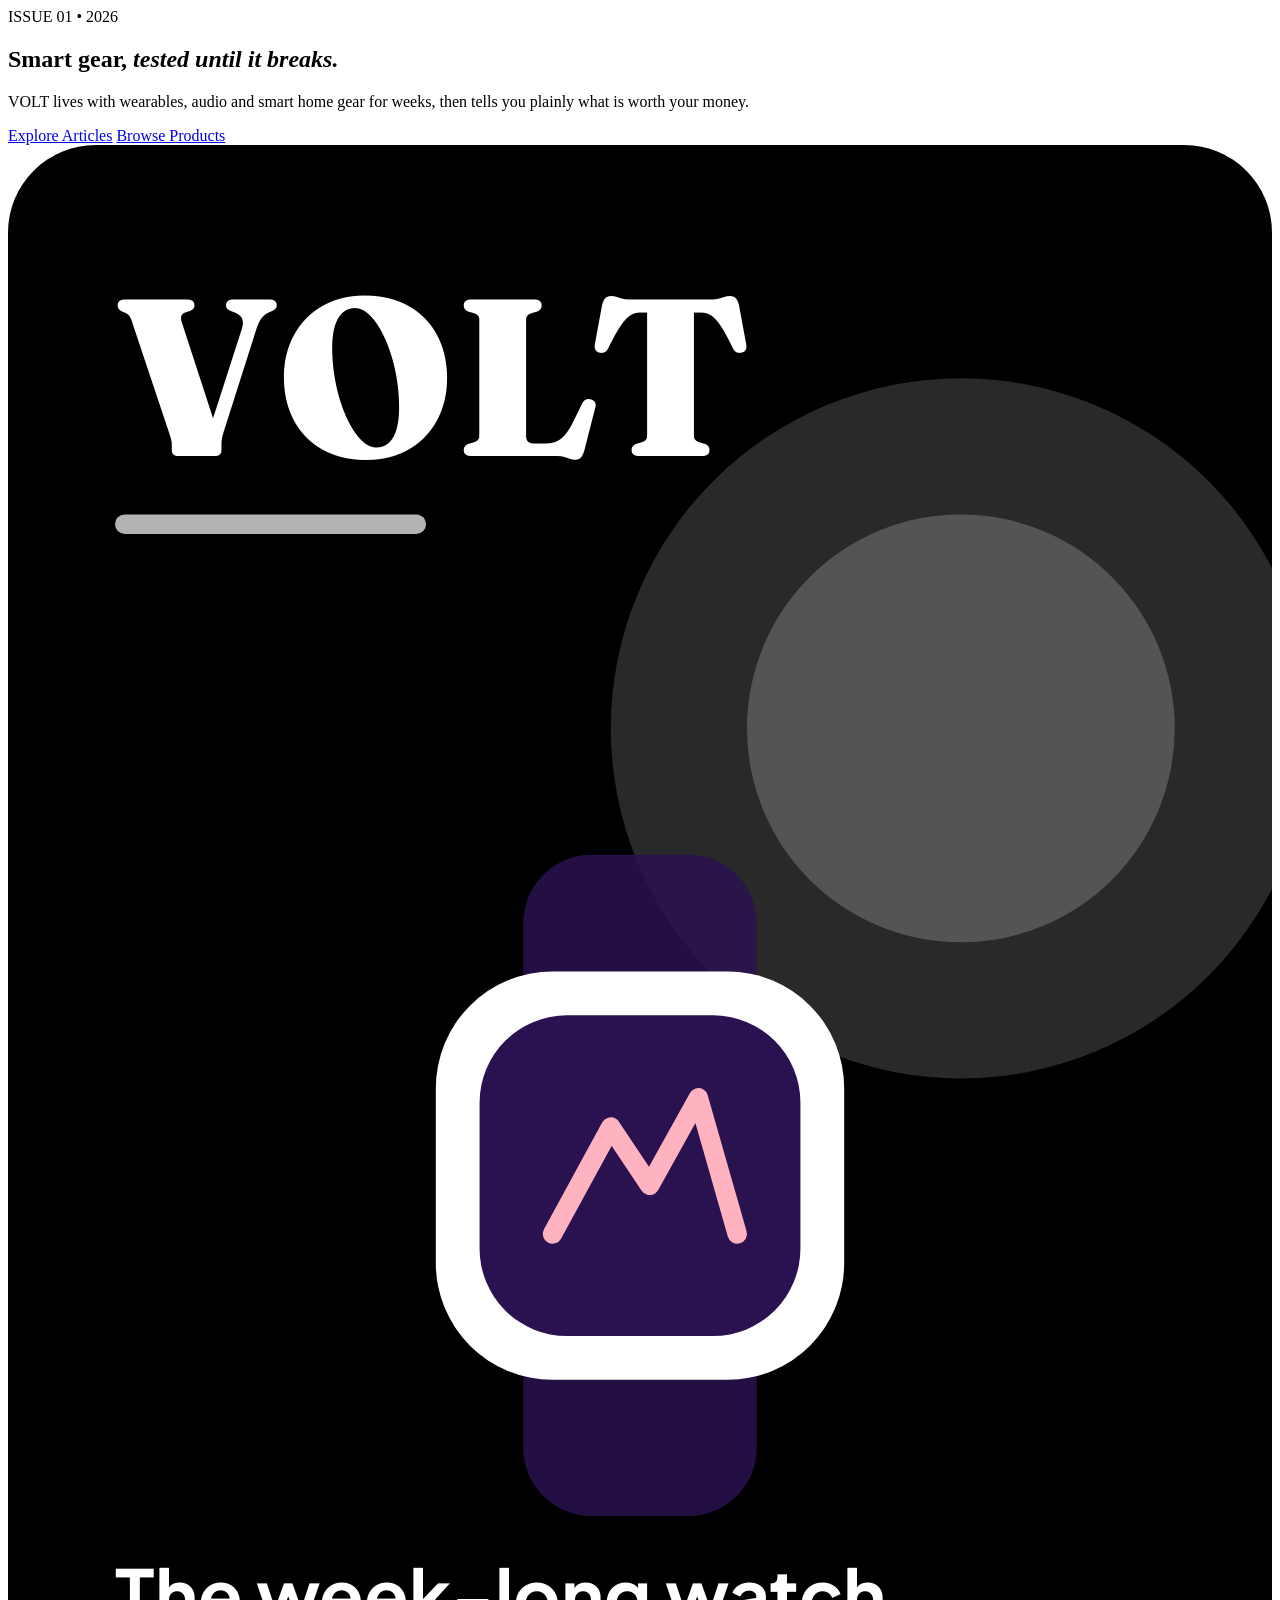
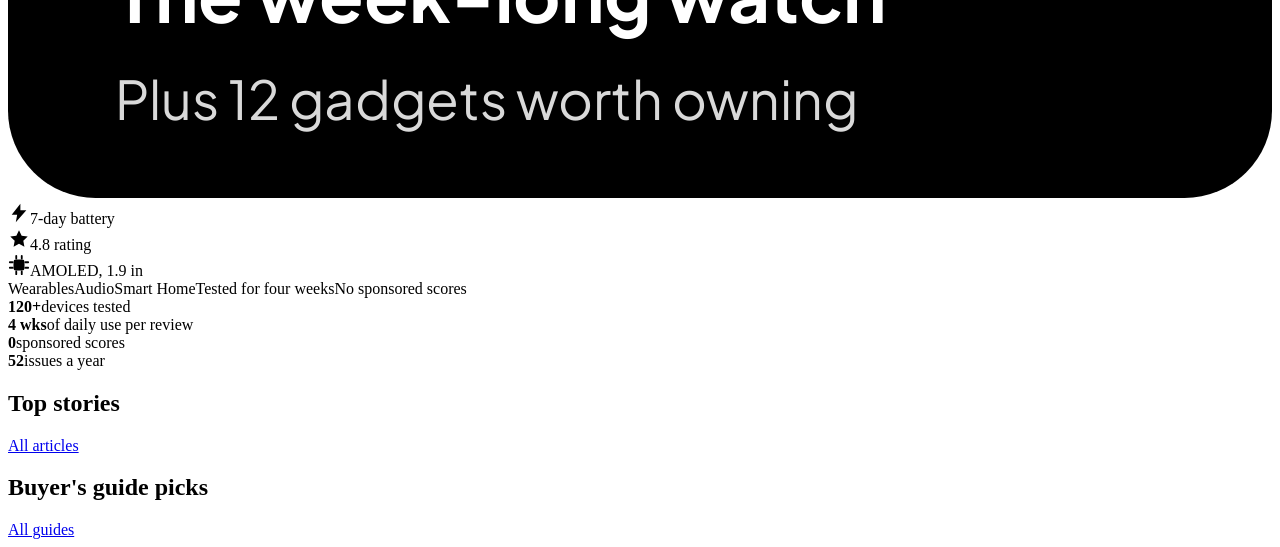
==== index.html @ 2f9c93fe "Add files via upload" ====
<!DOCTYPE html>
<html lang="en" data-theme="light">
<head>
<meta charset="utf-8">
<meta name="viewport" content="width=device-width, initial-scale=1">
<title>VOLT | Smart gear, tested and explained</title>
<meta name="description" content="VOLT is an independent magazine and buyer's guide for wearables, audio and smart home gear.">
<link rel="preconnect" href="https://fonts.googleapis.com">
<link rel="preconnect" href="https://fonts.gstatic.com" crossorigin>
<link href="https://fonts.googleapis.com/css2?family=Fraunces:opsz,wght@9..144,600;9..144,800&family=Plus+Jakarta+Sans:wght@400;500;700&display=swap" rel="stylesheet">
<link rel="stylesheet" href="./css/style.css">
<script src="./js/data.js" defer></script>
<script src="./js/script.js" defer></script>
</head>
<body data-page="home">
<div class="progress" id="progress" aria-hidden="true"></div>
<header class="site-header" id="siteHeader"></header>

<main id="top">
  <section class="wrap hero">
    <div class="hero-copy">
      <span class="issue">ISSUE 01 • 2026</span>
      <h1>Smart gear, <em>tested until it breaks.</em></h1>
      <p class="deck">VOLT lives with wearables, audio and smart home gear for weeks, then tells you plainly what is worth your money.</p>
      <div class="cta">
        <a class="btn btn-primary" href="magazine.html">Explore Articles</a>
        <a class="btn btn-ghost" href="guides.html">Browse Products</a>
      </div>
      <div class="quick" id="quick"></div>
    </div>

    <div class="stage" id="stage" aria-hidden="true">
      <div class="blob b1"></div><div class="blob b2"></div>
      <div class="layer" data-d="12">
        <div class="float cover">
          <svg viewBox="0 0 260 340">
            <defs><linearGradient id="cg" x1="0" y1="0" x2="1" y2="1"><stop offset="0" style="stop-color:var(--v)"/><stop offset=".55" style="stop-color:var(--m)"/><stop offset="1" style="stop-color:var(--c)"/></linearGradient></defs>
            <rect width="260" height="340" rx="18" fill="url(#cg)"/>
            <circle cx="196" cy="120" r="72" fill="#fff" opacity=".16"/>
            <circle cx="196" cy="120" r="44" fill="#fff" opacity=".2"/>
            <text x="22" y="64" font-family="Fraunces,Georgia,serif" font-size="46" font-weight="800" fill="#fff">VOLT</text>
            <rect x="22" y="76" width="64" height="4" rx="2" fill="#fff" opacity=".7"/>
            <rect x="106" y="146" width="48" height="136" rx="14" fill="#2a1250" opacity=".85"/>
            <rect x="88" y="170" width="84" height="84" rx="24" fill="#fff"/>
            <rect x="97" y="179" width="66" height="66" rx="18" fill="#2a1250"/>
            <path d="M112 224l12-22 8 12 10-18 8 28" stroke="#ffb3c1" stroke-width="4" fill="none" stroke-linecap="round" stroke-linejoin="round"/>
            <text x="22" y="304" font-family="Plus Jakarta Sans,sans-serif" font-size="15" font-weight="700" fill="#fff">The week-long watch</text>
            <text x="22" y="324" font-family="Plus Jakarta Sans,sans-serif" font-size="11" fill="#fff" opacity=".85">Plus 12 gadgets worth owning</text>
          </svg>
        </div>
      </div>
      <div class="layer" data-d="30"><div class="float chip c1"><svg viewBox="0 0 24 24" width="22" height="22"><path class="iv" d="M13.5 2 4 14h6l-1.5 8L20 9h-6.5z"/></svg><span>7-day battery</span></div></div>
      <div class="layer" data-d="22"><div class="float chip c2"><svg viewBox="0 0 24 24" width="22" height="22"><path class="ic" d="m12 2.5 2.9 6 6.6.9-4.8 4.6 1.2 6.5L12 17.3 6.1 20.5l1.2-6.5L2.5 9.4l6.6-.9z"/></svg><span>4.8 rating</span></div></div>
      <div class="layer" data-d="40"><div class="float chip c3"><svg viewBox="0 0 24 24" width="22" height="22"><rect class="im" x="6" y="6" width="12" height="12" rx="2.5"/><path d="M9 2v3M15 2v3M9 19v3M15 19v3M2 9h3M2 15h3M19 9h3M19 15h3" stroke="currentColor" stroke-width="2" stroke-linecap="round"/></svg><span>AMOLED, 1.9 in</span></div></div>
    </div>
  </section>

  <div class="marquee" aria-hidden="true"><div class="track" id="track"><span>Wearables</span><span>Audio</span><span>Smart Home</span><span>Tested for four weeks</span><span>No sponsored scores</span></div></div>

  <section class="wrap sec">
    <div class="stats">
      <div class="stat"><b data-count="120" data-suf="+">120+</b><span>devices tested</span></div>
      <div class="stat"><b data-count="4" data-suf=" wks">4 wks</b><span>of daily use per review</span></div>
      <div class="stat"><b data-count="0">0</b><span>sponsored scores</span></div>
      <div class="stat"><b data-count="52">52</b><span>issues a year</span></div>
    </div>
  </section>

  <section class="wrap sec">
    <div class="sec-head"><h2>Top stories</h2><a class="more" href="magazine.html">All articles</a></div>
    <div class="grid" id="topStories"></div>
  </section>

  <section class="wrap sec">
    <div class="sec-head"><h2>Buyer's guide picks</h2><a class="more" href="guides.html">All guides</a></div>
    <div class="grid pgrid" id="topProducts"></div>
  </section>

  <div id="nlSlot"></div>
</main>

<footer class="foot" id="siteFooter"></footer>
</body>
</html>
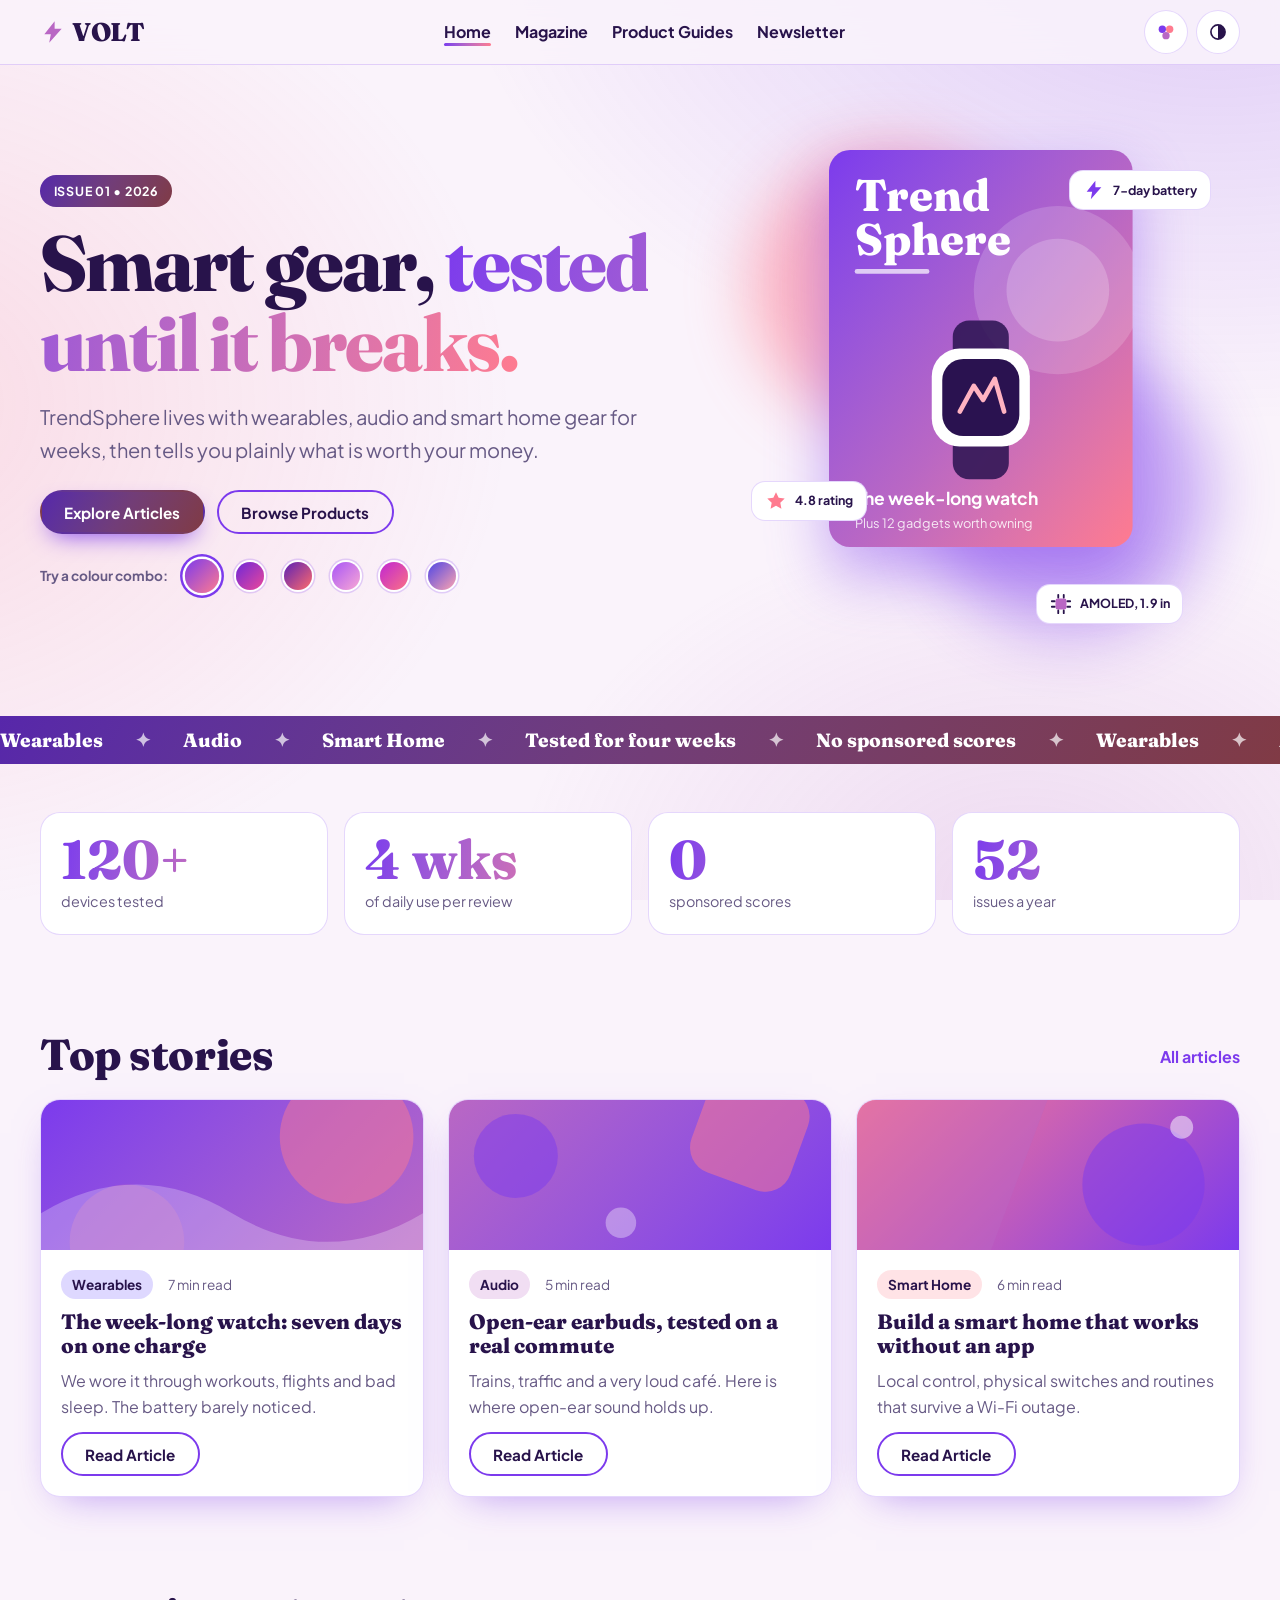
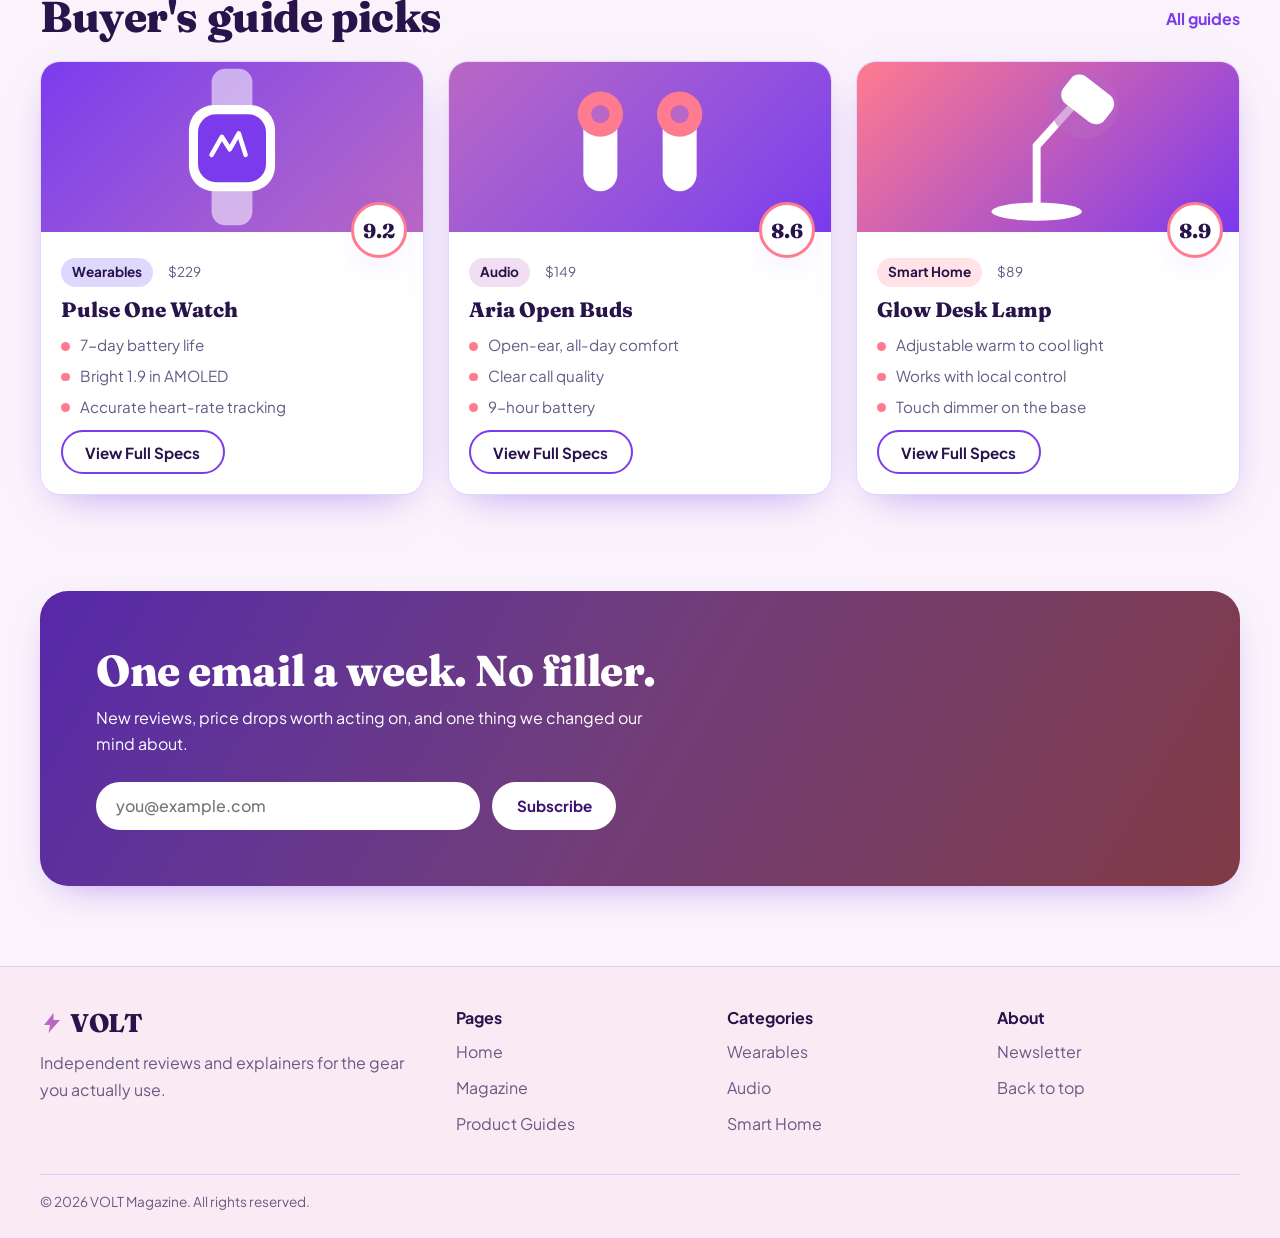
==== commit c8dfdd1e: "Add files via upload" ====
--- a/index.html
+++ b/index.html
@@ -3,8 +3,8 @@
 <head>
 <meta charset="utf-8">
 <meta name="viewport" content="width=device-width, initial-scale=1">
-<title>VOLT | Smart gear, tested and explained</title>
-<meta name="description" content="VOLT is an independent magazine and buyer's guide for wearables, audio and smart home gear.">
+<title>TrendSphere | Smart gear, tested and explained</title>
+<meta name="description" content="TrendSphere is an independent magazine and buyer's guide for wearables, audio and smart home gear.">
 <link rel="preconnect" href="https://fonts.googleapis.com">
 <link rel="preconnect" href="https://fonts.gstatic.com" crossorigin>
 <link href="https://fonts.googleapis.com/css2?family=Fraunces:opsz,wght@9..144,600;9..144,800&family=Plus+Jakarta+Sans:wght@400;500;700&display=swap" rel="stylesheet">
@@ -21,7 +21,7 @@
     <div class="hero-copy">
       <span class="issue">ISSUE 01 • 2026</span>
       <h1>Smart gear, <em>tested until it breaks.</em></h1>
-      <p class="deck">VOLT lives with wearables, audio and smart home gear for weeks, then tells you plainly what is worth your money.</p>
+      <p class="deck">TrendSphere lives with wearables, audio and smart home gear for weeks, then tells you plainly what is worth your money.</p>
       <div class="cta">
         <a class="btn btn-primary" href="magazine.html">Explore Articles</a>
         <a class="btn btn-ghost" href="guides.html">Browse Products</a>
@@ -38,8 +38,9 @@
             <rect width="260" height="340" rx="18" fill="url(#cg)"/>
             <circle cx="196" cy="120" r="72" fill="#fff" opacity=".16"/>
             <circle cx="196" cy="120" r="44" fill="#fff" opacity=".2"/>
-            <text x="22" y="64" font-family="Fraunces,Georgia,serif" font-size="46" font-weight="800" fill="#fff">VOLT</text>
-            <rect x="22" y="76" width="64" height="4" rx="2" fill="#fff" opacity=".7"/>
+            <text x="22" y="52" font-family="Fraunces,Georgia,serif" font-size="38" font-weight="800" fill="#fff">Trend</text>
+            <text x="22" y="90" font-family="Fraunces,Georgia,serif" font-size="38" font-weight="800" fill="#fff">Sphere</text>
+            <rect x="22" y="102" width="64" height="4" rx="2" fill="#fff" opacity=".7"/>
             <rect x="106" y="146" width="48" height="136" rx="14" fill="#2a1250" opacity=".85"/>
             <rect x="88" y="170" width="84" height="84" rx="24" fill="#fff"/>
             <rect x="97" y="179" width="66" height="66" rx="18" fill="#2a1250"/>
--- a/css/style.css
+++ b/css/style.css
@@ -0,0 +1,243 @@
+/* VOLT: every colour derives from --v (primary), --c (accent) and --bl (blend).
+   The Colour Studio changes those three values and the whole site follows. */
+:root{
+  --v:#7c3aed;--c:#ff7b8f;--bl:50%;
+  --m:color-mix(in oklab,var(--v) var(--bl),var(--c));
+  --vt:var(--v);
+  --bg:color-mix(in oklab,var(--m) 8%,#fff);--surf:#fff;
+  --ink:color-mix(in oklab,var(--v) 22%,#140824);
+  --mute:color-mix(in oklab,var(--ink) 66%,var(--bg));
+  --line:color-mix(in oklab,var(--v) 20%,transparent);
+  --hbg:color-mix(in oklab,var(--bg) 88%,transparent);
+  --gd:linear-gradient(120deg,color-mix(in oklab,var(--v) 78%,#000),color-mix(in oklab,var(--m) 70%,#000),color-mix(in oklab,var(--c) 60%,#000));
+  --gl:linear-gradient(100deg,var(--vt),var(--m),var(--c));
+  --sh:0 14px 40px -20px color-mix(in oklab,var(--v) 60%,transparent);
+  --r:20px;--e:cubic-bezier(.2,.8,.2,1);
+  --serif:'Fraunces',Georgia,serif;--sans:'Plus Jakarta Sans',system-ui,sans-serif;color-scheme:light}
+[data-theme=dark]{
+  --vt:color-mix(in oklab,var(--v) 55%,#fff);--bg:color-mix(in oklab,var(--v) 16%,#0b0414);--surf:color-mix(in oklab,var(--v) 24%,#0f0719);
+  --ink:#fdebf5;--mute:color-mix(in oklab,#fff 68%,var(--v));--sh:0 14px 40px -20px #000;color-scheme:dark}
+.k0{--a:var(--v);--b:var(--m);--x:var(--c)}
+.k1{--a:var(--m);--b:var(--v);--x:var(--c)}
+.k2{--a:var(--c);--b:var(--v);--x:var(--m)}
+.k3{--a:var(--v);--b:var(--c);--x:var(--m)}
+
+*,*::before,*::after{box-sizing:border-box;margin:0}
+html{scroll-behavior:smooth;scroll-padding-top:76px}
+body{font:400 1rem/1.65 var(--sans);background:var(--bg);color:var(--ink);overflow-x:hidden;transition:background .3s,color .3s}
+body::before{content:"";position:fixed;inset:0;z-index:-1;pointer-events:none;
+  background:radial-gradient(60vmax 40vmax at 95% -10%,color-mix(in oklab,var(--v) 22%,transparent),transparent),radial-gradient(50vmax 40vmax at -10% 45%,color-mix(in oklab,var(--c) 20%,transparent),transparent),radial-gradient(40vmax 30vmax at 80% 100%,color-mix(in oklab,var(--m) 18%,transparent),transparent)}
+body.lock{overflow:hidden}
+a{color:inherit}img,svg{max-width:100%}
+h1,h2,h3{font-family:var(--serif);line-height:1.12}
+.wrap{width:min(1200px,100% - 2.5rem);margin-inline:auto}
+.sr{position:absolute;width:1px;height:1px;overflow:hidden;clip:rect(0 0 0 0);white-space:nowrap}
+:focus-visible{outline:3px solid var(--c);outline-offset:2px;border-radius:8px}
+.iv{fill:var(--v)}.ic{fill:var(--c)}.im{fill:var(--m)}
+.fa{fill:var(--a)}.fb{fill:var(--b)}.fc{fill:var(--x)}.fw{fill:#fff}
+em{font-style:normal;background:var(--gl);-webkit-background-clip:text;background-clip:text;color:transparent}
+@media (prefers-reduced-motion:no-preference){@view-transition{navigation:auto}}
+
+.progress{position:fixed;top:0;left:0;width:100%;height:4px;z-index:70;background:var(--gl);transform:scaleX(0);transform-origin:left;will-change:transform}
+
+/* Header */
+.site-header{position:sticky;top:0;z-index:50;background:var(--hbg);backdrop-filter:blur(14px);-webkit-backdrop-filter:blur(14px);border-bottom:1px solid var(--line)}
+.bar{display:flex;align-items:center;justify-content:space-between;min-height:64px;gap:1rem}
+.brand{display:inline-flex;align-items:center;gap:.4rem;text-decoration:none;font:800 1.6rem var(--serif);letter-spacing:-.02em}
+.tools{display:flex;gap:.5rem}
+.icon-btn{width:44px;height:44px;border-radius:50%;border:1px solid var(--line);background:var(--surf);color:var(--ink);display:grid;place-items:center;cursor:pointer;transition:border-color .2s}
+.icon-btn:hover{border-color:var(--c)}
+.burger{display:flex;flex-direction:column;align-items:center;justify-content:center;gap:5px}
+.burger span{display:block;width:20px;height:2.5px;border-radius:2px;background:currentColor;transition:transform .3s var(--e),opacity .2s}
+.burger[aria-expanded=true] span:nth-child(1){transform:translateY(7.5px) rotate(45deg)}
+.burger[aria-expanded=true] span:nth-child(2){opacity:0}
+.burger[aria-expanded=true] span:nth-child(3){transform:translateY(-7.5px) rotate(-45deg)}
+.nav{position:fixed;left:0;right:0;top:64px;display:grid;padding:.5rem 1.25rem 1.25rem;background:var(--surf);border-bottom:1px solid var(--line);box-shadow:var(--sh);transform:translateY(-12px);opacity:0;visibility:hidden;transition:transform .3s var(--e),opacity .25s,visibility .25s}
+.nav.open{transform:none;opacity:1;visibility:visible}
+.nav a{position:relative;display:flex;align-items:center;min-height:48px;font-weight:700;text-decoration:none}
+.nav a::after{content:"";position:absolute;left:0;bottom:6px;width:100%;height:3px;border-radius:3px;background:var(--gl);transform:scaleX(0);transform-origin:left;transition:transform .3s var(--e)}
+.nav a:hover::after,.nav a.active::after{transform:scaleX(1)}
+
+/* Buttons */
+.btn{display:inline-flex;align-items:center;justify-content:center;min-height:44px;padding:0 1.4rem;border-radius:999px;border:2px solid transparent;font:700 .95rem var(--sans);text-decoration:none;cursor:pointer;transition:background .2s,color .2s,box-shadow .2s}
+.btn-primary{background:var(--gd);color:#fff;box-shadow:0 10px 24px -10px var(--v)}
+.btn-primary:hover{box-shadow:0 14px 30px -8px var(--v)}
+.btn-ghost{background:transparent;color:var(--ink);border-color:var(--vt)}
+.btn-ghost:hover{background:var(--vt);color:var(--bg)}
+.btn-light{background:#fff;color:#3b1170}
+.btn-light:hover{background:#ffe3ee}
+.more{display:inline-flex;align-items:center;min-height:44px;font-weight:700;color:var(--vt);text-decoration:none}
+.more:hover{text-decoration:underline}
+
+/* Hero and page heads */
+.hero{display:grid;gap:2.25rem;align-items:center;padding-block:2.5rem 3rem}
+.issue{display:inline-block;padding:.35rem .85rem;border-radius:999px;background:var(--gd);color:#fff;font-weight:700;font-size:.78rem;letter-spacing:.06em}
+h1{font-weight:800;font-size:clamp(2.4rem,7vw + .5rem,4.9rem);line-height:1.03;letter-spacing:-.025em;margin:1rem 0}
+.deck{font-size:clamp(1.05rem,1vw + .9rem,1.25rem);color:var(--mute);max-width:46ch}
+.cta{display:flex;flex-wrap:wrap;gap:.75rem;margin-top:1.5rem}
+.quick{display:flex;align-items:center;flex-wrap:wrap;gap:.1rem .25rem;margin-top:1.25rem;font-size:.85rem;font-weight:700;color:var(--mute)}
+.quick>span{margin-right:.5rem}
+.qd{width:44px;height:44px;border:0;background:none;display:grid;place-items:center;cursor:pointer}
+.qd::before{content:"";width:28px;height:28px;border-radius:50%;background:linear-gradient(135deg,var(--q1),var(--q2));box-shadow:0 0 0 2px var(--surf),0 0 0 3.5px var(--line);transition:transform .25s var(--e)}
+.qd:hover::before,.qd[aria-pressed=true]::before{transform:scale(1.22);box-shadow:0 0 0 2px var(--surf),0 0 0 4px var(--vt)}
+.page-head{padding-block:3rem 1rem}
+.page-head h1{font-size:clamp(2.3rem,5vw + 1rem,4.2rem)}
+.stage{position:relative;isolation:isolate;width:min(100%,300px);aspect-ratio:1/1.12;margin-inline:auto}
+.blob{position:absolute;border-radius:50%;filter:blur(32px);opacity:.55;z-index:-1}
+.b1{left:0;top:4%;width:60%;aspect-ratio:1;background:var(--c)}
+.b2{right:0;bottom:2%;width:62%;aspect-ratio:1;background:var(--v);opacity:.4}
+.layer{position:absolute;inset:0;pointer-events:none;will-change:transform}
+.float{position:absolute}
+.cover{left:17%;top:4%;width:66%;filter:drop-shadow(0 26px 30px color-mix(in oklab,var(--v) 45%,transparent));animation:floatSlow 8s ease-in-out infinite}
+.cover svg{display:block;width:100%}
+.chip{display:flex;align-items:center;gap:.5rem;padding:.5rem .8rem;background:var(--surf);border:1px solid var(--line);border-radius:14px;box-shadow:var(--sh);font-size:.78rem;font-weight:700;white-space:nowrap}
+.c1{top:8%;right:0;animation:floatReverse 6s ease-in-out infinite}
+.c2{bottom:24%;left:0;animation:floatSlow 7s ease-in-out -2s infinite}
+.c3{bottom:4%;right:6%;animation:floatReverse 9s ease-in-out -4s infinite}
+@keyframes floatSlow{0%,100%{transform:translate3d(0,0,0) rotate(-1.5deg)}50%{transform:translate3d(0,-14px,0) rotate(1deg)}}
+@keyframes floatReverse{0%,100%{transform:translate3d(0,0,0)}50%{transform:translate3d(0,12px,0) rotate(-1.5deg)}}
+
+/* Marquee and stats */
+.marquee{overflow:hidden;padding:.75rem 0;background:var(--gd);color:#fff}
+.track{display:flex;width:max-content;animation:run 32s linear infinite}
+.track span{padding-right:2rem;white-space:nowrap;font:800 1.2rem var(--serif)}
+.track span::after{content:"\2726";margin-left:2rem;opacity:.7}
+@keyframes run{to{transform:translate3d(-50%,0,0)}}
+.stats{display:grid;grid-template-columns:repeat(2,1fr);gap:1rem}
+.stat{padding:1.25rem;border-radius:var(--r);background:var(--surf);border:1px solid var(--line)}
+.stat b{display:block;font:800 clamp(2.1rem,6vw,3.4rem)/1 var(--serif);background:var(--gl);-webkit-background-clip:text;background-clip:text;color:transparent}
+.stat span{color:var(--mute);font-size:.9rem}
+
+/* Sections, tabs, search */
+.sec{padding-block:3rem}
+.sec-head{display:flex;flex-wrap:wrap;align-items:end;justify-content:space-between;gap:.5rem 1.5rem;margin-bottom:1.25rem}
+h2{font-weight:800;font-size:clamp(1.7rem,3vw + 1rem,2.7rem);letter-spacing:-.01em}
+.sub{color:var(--mute);max-width:44ch}
+.filters{display:grid;gap:.5rem;margin-bottom:.75rem}
+.search{width:100%;min-height:44px;padding:0 1.1rem;border-radius:999px;border:1.5px solid var(--line);background:var(--surf);color:var(--ink);font:500 1rem var(--sans)}
+.tabs{display:flex;gap:.6rem;overflow-x:auto;padding:.25rem 0 .5rem;scrollbar-width:none}
+.tabs::-webkit-scrollbar{display:none}
+.tab{flex:none;min-height:44px;padding:0 1.1rem;border-radius:999px;border:1.5px solid var(--line);background:var(--surf);color:var(--ink);font:700 .9rem var(--sans);cursor:pointer;transition:background .2s,border-color .2s}
+.tab:hover{border-color:var(--c)}
+.tab[aria-pressed=true]{background:var(--gd);color:#fff;border-color:transparent}
+
+/* Cards */
+.grid{display:grid;grid-template-columns:1fr;gap:1.25rem}
+.card{display:flex;flex-direction:column;overflow:hidden;background:var(--surf);border:1px solid var(--line);border-radius:var(--r);box-shadow:var(--sh);transition:border-color .25s}
+.card:hover{border-color:var(--c)}
+.art{position:relative;height:150px;background:linear-gradient(135deg,var(--a),var(--b))}
+.art svg{position:absolute;inset:0;width:100%;height:100%}
+.pgrid .art{height:170px}
+.body{display:flex;flex-direction:column;gap:.7rem;flex:1;padding:1.25rem}
+.body .btn{margin-top:auto;align-self:flex-start}
+.body h3{font-size:1.3rem;font-weight:800}
+.body p{color:var(--mute)}
+.meta{display:flex;flex-wrap:wrap;align-items:center;gap:.4rem .9rem;font-size:.85rem;color:var(--mute)}
+.pill{padding:.2rem .7rem;border-radius:999px;font-weight:700;color:var(--ink);background:color-mix(in oklab,var(--a) 22%,var(--surf))}
+.score{position:absolute;right:1rem;bottom:-1.6rem;z-index:2;width:56px;height:56px;border-radius:50%;display:grid;place-items:center;background:var(--surf);color:var(--ink);font:800 1.25rem var(--serif);border:3px solid var(--c);box-shadow:var(--sh)}
+.pgrid .body{padding-top:1.6rem}
+.pgrid ul{list-style:none;padding:0;display:grid;gap:.35rem;color:var(--mute);font-size:.95rem}
+.pgrid li{position:relative;padding-left:1.2rem}
+.pgrid li::before{content:"";position:absolute;left:0;top:.62em;width:.55rem;height:.55rem;border-radius:50%;background:var(--c)}
+.reveal{opacity:0;transform:translateY(24px) scale(.97);transition:opacity .7s var(--e),transform .7s var(--e),border-color .25s;transition-delay:var(--d,0ms)}
+.reveal.in{opacity:1;transform:none}
+
+/* Compare table */
+.tbl{overflow-x:auto;margin:1rem 0}
+table{width:100%;border-collapse:collapse;font-size:.95rem}
+th,td{padding:.75rem .85rem;text-align:left;border-bottom:1px solid var(--line)}
+th{color:var(--mute);font-weight:700}
+thead th{color:var(--ink);font-family:var(--serif);font-size:1.05rem}
+td.best{font-weight:800;color:var(--vt);background:color-mix(in oklab,var(--c) 14%,transparent)}
+.legend{font-size:.85rem;color:var(--mute)}
+
+/* Newsletter and footer */
+.news{padding:clamp(1.75rem,5vw,3.5rem);border-radius:28px;color:#fff;background:var(--gd);box-shadow:var(--sh)}
+.news h2{max-width:20ch}.news p{margin-top:.6rem;max-width:48ch}
+.nl-form{display:flex;flex-direction:column;gap:.75rem;margin-top:1.5rem;max-width:520px}
+.nl-form input{min-height:48px;padding:0 1.1rem;border-radius:999px;border:2px solid transparent;font:500 1rem var(--sans);background:#fff;color:#2a1250}
+.nl-form input[aria-invalid=true]{border-color:#ffd1dc}
+.msg{display:inline-block;margin-top:.9rem;padding:.4rem .9rem;border-radius:12px;background:#fff;font-weight:700;font-size:.9rem}
+.msg:empty{display:none}.msg.ok{color:#166534}.msg.err{color:#b91c1c}
+.foot{margin-top:2rem;padding:2.5rem 0 1.5rem;border-top:1px solid var(--line);background:color-mix(in oklab,var(--c) 7%,transparent)}
+.foot-grid{display:grid;grid-template-columns:1fr;gap:1.75rem}
+.foot p{color:var(--mute);margin-top:.5rem;max-width:34ch}
+.foot h3{font:700 1rem var(--sans);margin-bottom:.4rem}
+.foot-grid a:not(.brand){display:block;padding:.3rem 0;color:var(--mute);text-decoration:none}
+.foot-grid a:not(.brand):hover{color:var(--ink)}
+.foot .copy{margin-top:2rem;padding-top:1rem;border-top:1px solid var(--line);font-size:.85rem;max-width:none}
+
+/* Modal (bottom sheet on mobile) */
+.modal{position:fixed;inset:0;z-index:100;display:flex;align-items:flex-end;justify-content:center;background:rgba(30,8,55,.6);backdrop-filter:blur(4px);opacity:0;visibility:hidden;transition:opacity .25s,visibility .25s}
+.modal.open{opacity:1;visibility:visible}
+.sheet{position:relative;width:100%;max-height:90vh;overflow-y:auto;overscroll-behavior:contain;padding:0 1.25rem 2rem;background:var(--surf);border-radius:24px 24px 0 0;transform:translateY(100%);transition:transform .4s var(--e),opacity .3s}
+.open .sheet{transform:none}
+.sheet:focus{outline:none}
+.close{position:sticky;top:.75rem;margin:.75rem 0 -3.25rem auto;z-index:3;box-shadow:var(--sh)}
+.m-art{position:relative;height:150px;margin:0 -1.25rem 1.25rem;background:linear-gradient(135deg,var(--a),var(--b));border-radius:24px 24px 0 0;overflow:hidden}
+.m-art svg{position:absolute;inset:0;width:100%;height:100%}
+.sheet h2{font-size:clamp(1.6rem,4vw + .8rem,2.3rem);margin:.6rem 0 1rem}
+.sheet h3{font-size:1.15rem;margin-bottom:.4rem}
+.sheet p{margin-bottom:1rem;max-width:68ch}
+.sheet blockquote{margin:1.25rem 0;padding:.6rem 0 .6rem 1.1rem;border-left:4px solid var(--c);font:600 1.25rem/1.4 var(--serif)}
+.pc{display:grid;gap:1rem;margin:1.25rem 0}
+.pc>div{padding:1rem 1.1rem;border-radius:16px;background:color-mix(in oklab,var(--a) 10%,var(--surf));border:1px solid var(--line)}
+.pc ul{padding-left:1.1rem;color:var(--mute)}
+.verdict{padding:1.1rem 1.2rem;border-radius:16px;color:#fff;background:var(--gd)}
+.sheet .verdict p{margin:0}
+
+/* Colour studio */
+.studio{position:fixed;z-index:90;left:0;right:0;bottom:0;max-height:88vh;overflow-y:auto;padding:1.1rem 1.25rem 1.5rem;background:var(--surf);border:1px solid var(--line);border-radius:24px 24px 0 0;box-shadow:0 -20px 60px -20px rgba(0,0,0,.45);transform:translateY(110%);visibility:hidden;transition:transform .4s var(--e),visibility .4s,opacity .3s}
+.studio.open{transform:none;visibility:visible}
+.st-head{display:flex;align-items:center;justify-content:space-between;margin-bottom:.4rem}
+.st-head h2{font-size:1.5rem}
+.presets{display:grid;grid-template-columns:1fr 1fr;gap:.6rem;margin-top:.9rem}
+.pre{display:flex;align-items:center;gap:.6rem;min-height:48px;padding:.4rem .7rem;border-radius:14px;border:1.5px solid var(--line);background:var(--bg);color:var(--ink);font:700 .82rem var(--sans);text-align:left;cursor:pointer}
+.pre[aria-pressed=true]{border-color:var(--vt);box-shadow:0 0 0 3px color-mix(in oklab,var(--vt) 28%,transparent)}
+.dots{display:flex;flex:none}
+.dots i{width:18px;height:18px;border-radius:50%;margin-left:-6px;border:2px solid var(--bg)}
+.dots i:first-child{margin-left:0}
+.mix{display:grid;grid-template-columns:1fr 1fr;gap:.75rem;margin:1rem 0}
+.mix label{display:grid;gap:.3rem;font-weight:700;font-size:.85rem}
+.mix input[type=color]{width:100%;height:44px;padding:3px;border:1.5px solid var(--line);border-radius:12px;background:var(--bg);cursor:pointer}
+.mix .range{grid-column:1/-1}
+.mix input[type=range]{width:100%;min-height:32px;accent-color:var(--vt)}
+.preview{height:16px;border-radius:99px;background:var(--gl)}
+.st-actions{display:flex;gap:.6rem;margin-top:1rem}
+
+/* Tablet */
+@media (min-width:768px){
+  .burger{display:none}
+  .nav{position:static;display:flex;gap:1.5rem;padding:0;background:none;border:0;box-shadow:none;transform:none;opacity:1;visibility:visible}
+  .nav a{min-height:44px}.nav a::after{bottom:8px}
+  .stage{width:min(100%,380px)}
+  .filters{display:flex;align-items:center;justify-content:space-between;gap:1rem}
+  .search{width:280px}
+  .grid{grid-template-columns:repeat(2,1fr)}
+  .feature{grid-column:span 2}
+  .feature .art{height:230px}.feature h3{font-size:1.7rem}
+  .nl-form{flex-direction:row}.nl-form input{flex:1}
+  .foot-grid{grid-template-columns:repeat(2,1fr)}
+  .modal{align-items:center}
+  .sheet{width:min(760px,92vw);max-height:86vh;border-radius:24px;opacity:0;transform:translateY(28px) scale(.97)}
+  .open .sheet{opacity:1;transform:none}
+  .pc{grid-template-columns:1fr 1fr}
+  .studio{left:auto;right:1.25rem;bottom:1.25rem;width:370px;border-radius:24px;opacity:0;transform:translateY(20px) scale(.97)}
+  .studio.open{opacity:1;transform:none}
+}
+
+/* Desktop */
+@media (min-width:1024px){
+  .hero{grid-template-columns:1.1fr .9fr;gap:3rem;padding-block:4rem 4.5rem}
+  .stage{width:min(100%,460px)}
+  .stats{grid-template-columns:repeat(4,1fr)}
+  .grid{grid-template-columns:repeat(3,1fr);gap:1.5rem}
+  .foot-grid{grid-template-columns:1.6fr 1fr 1fr 1fr}
+}
+
+@media (prefers-reduced-motion:reduce){
+  html{scroll-behavior:auto}
+  *,*::before,*::after{animation:none!important;transition:none!important}
+  .reveal{opacity:1;transform:none}
+  .layer{transform:none!important}
+}
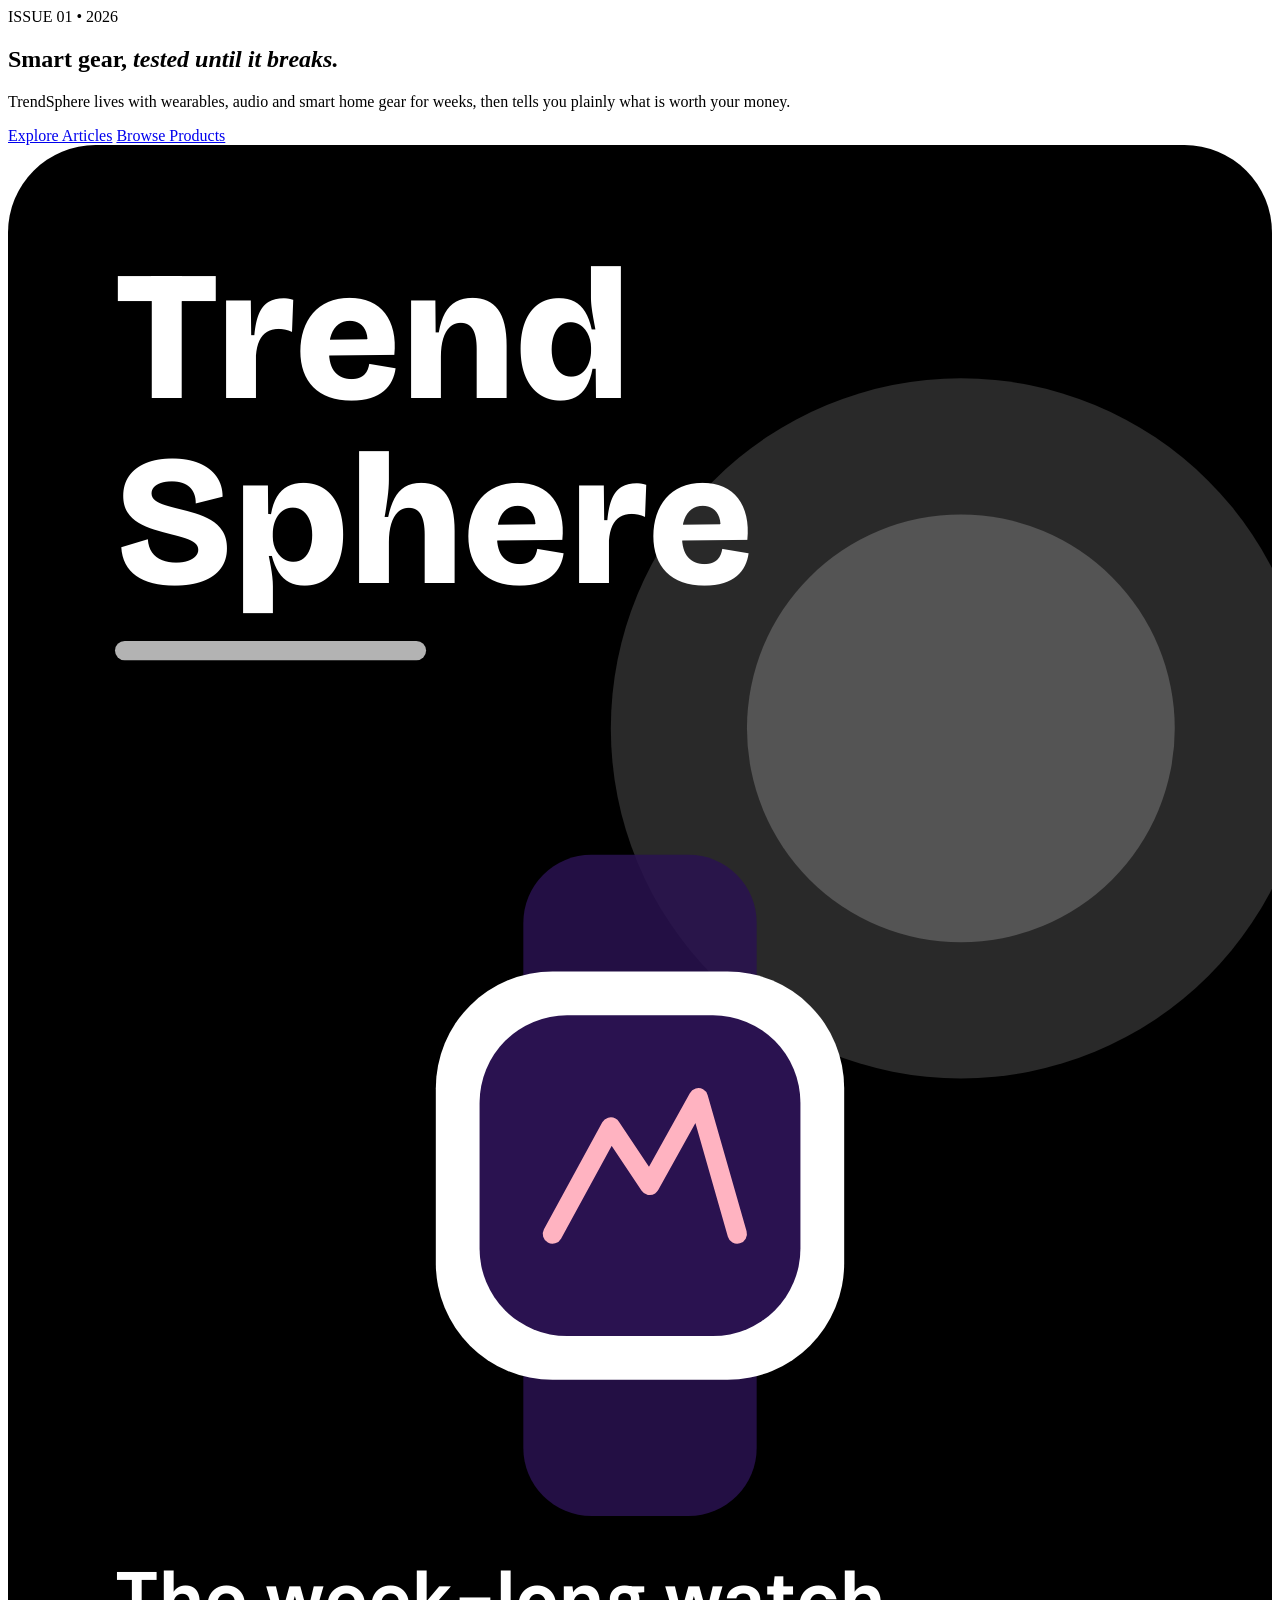
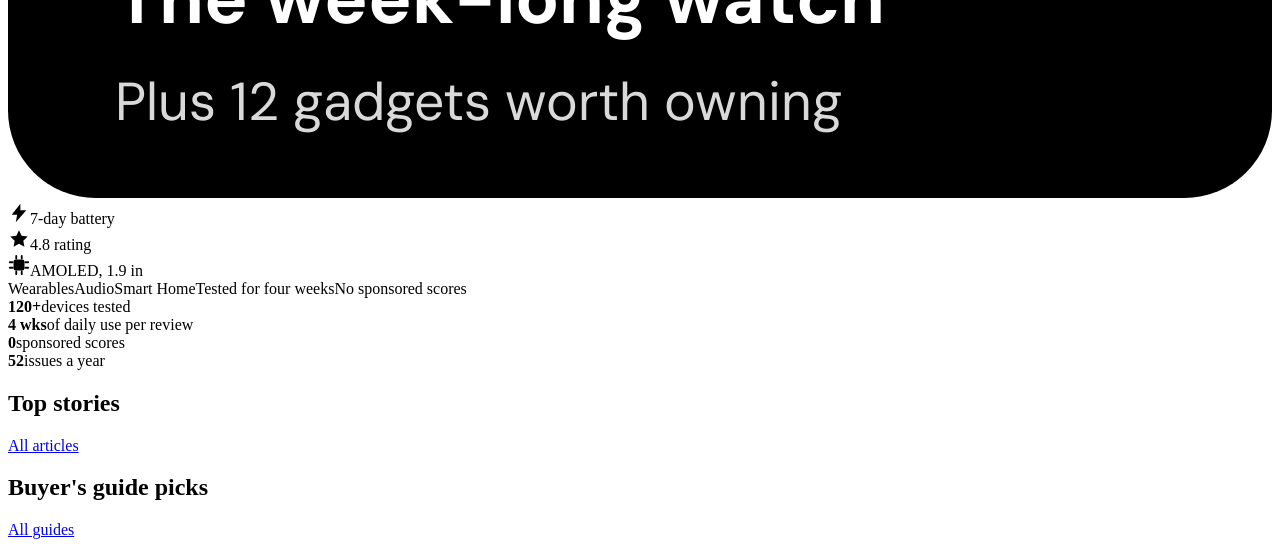
==== commit e338f7bf: "Add files via upload" ====
--- a/index.html
+++ b/index.html
@@ -7,7 +7,7 @@
 <meta name="description" content="TrendSphere is an independent magazine and buyer's guide for wearables, audio and smart home gear.">
 <link rel="preconnect" href="https://fonts.googleapis.com">
 <link rel="preconnect" href="https://fonts.gstatic.com" crossorigin>
-<link href="https://fonts.googleapis.com/css2?family=Fraunces:opsz,wght@9..144,600;9..144,800&family=Plus+Jakarta+Sans:wght@400;500;700&display=swap" rel="stylesheet">
+<link href="https://fonts.googleapis.com/css2?family=Bricolage+Grotesque:opsz,wght@12..96,500;12..96,800&family=DM+Sans:wght@400;500;700&display=swap" rel="stylesheet">
 <link rel="stylesheet" href="./css/style.css">
 <script src="./js/data.js" defer></script>
 <script src="./js/script.js" defer></script>
@@ -26,7 +26,6 @@
         <a class="btn btn-primary" href="magazine.html">Explore Articles</a>
         <a class="btn btn-ghost" href="guides.html">Browse Products</a>
       </div>
-      <div class="quick" id="quick"></div>
     </div>
 
     <div class="stage" id="stage" aria-hidden="true">
@@ -38,15 +37,15 @@
             <rect width="260" height="340" rx="18" fill="url(#cg)"/>
             <circle cx="196" cy="120" r="72" fill="#fff" opacity=".16"/>
             <circle cx="196" cy="120" r="44" fill="#fff" opacity=".2"/>
-            <text x="22" y="52" font-family="Fraunces,Georgia,serif" font-size="38" font-weight="800" fill="#fff">Trend</text>
-            <text x="22" y="90" font-family="Fraunces,Georgia,serif" font-size="38" font-weight="800" fill="#fff">Sphere</text>
+            <text x="22" y="52" font-family="Bricolage Grotesque,sans-serif" font-size="38" font-weight="800" fill="#fff">Trend</text>
+            <text x="22" y="90" font-family="Bricolage Grotesque,sans-serif" font-size="38" font-weight="800" fill="#fff">Sphere</text>
             <rect x="22" y="102" width="64" height="4" rx="2" fill="#fff" opacity=".7"/>
             <rect x="106" y="146" width="48" height="136" rx="14" fill="#2a1250" opacity=".85"/>
             <rect x="88" y="170" width="84" height="84" rx="24" fill="#fff"/>
             <rect x="97" y="179" width="66" height="66" rx="18" fill="#2a1250"/>
             <path d="M112 224l12-22 8 12 10-18 8 28" stroke="#ffb3c1" stroke-width="4" fill="none" stroke-linecap="round" stroke-linejoin="round"/>
-            <text x="22" y="304" font-family="Plus Jakarta Sans,sans-serif" font-size="15" font-weight="700" fill="#fff">The week-long watch</text>
-            <text x="22" y="324" font-family="Plus Jakarta Sans,sans-serif" font-size="11" fill="#fff" opacity=".85">Plus 12 gadgets worth owning</text>
+            <text x="22" y="304" font-family="DM Sans,sans-serif" font-size="15" font-weight="700" fill="#fff">The week-long watch</text>
+            <text x="22" y="324" font-family="DM Sans,sans-serif" font-size="11" fill="#fff" opacity=".85">Plus 12 gadgets worth owning</text>
           </svg>
         </div>
       </div>
